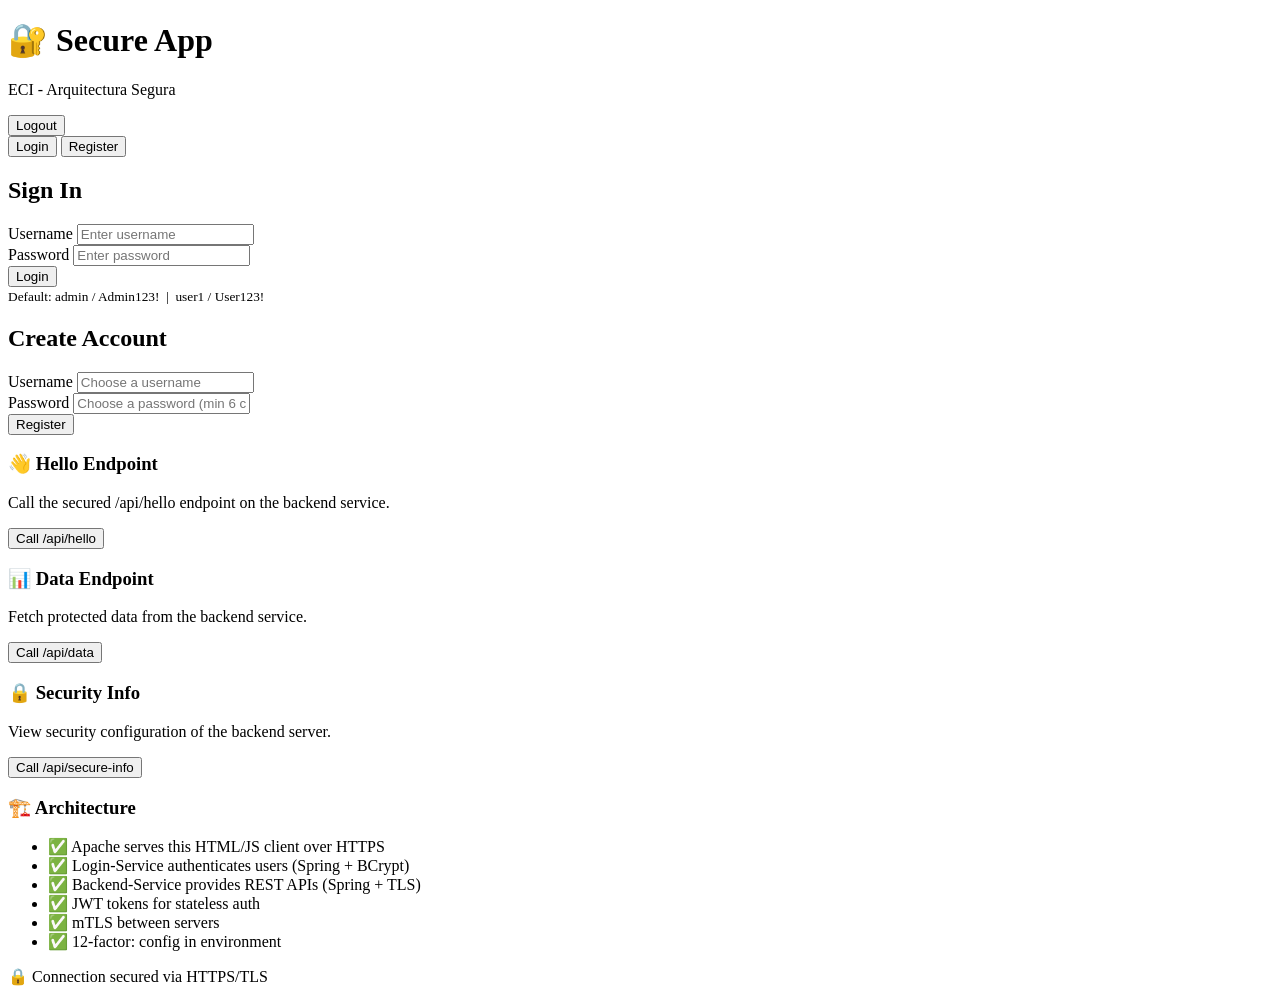
==== apache-client/html/index.html @ 41b03121 "commit" ====
<!DOCTYPE html>
<html lang="en">
<head>
    <meta charset="UTF-8">
    <meta name="viewport" content="width=device-width, initial-scale=1.0">
    <title>Secure App - ECI</title>
    <link rel="stylesheet" href="css/styles.css">
</head>
<body>
    <div class="app-container">
        <!-- Header -->
        <header class="app-header">
            <div class="header-content">
                <h1>🔐 Secure App</h1>
                <p class="subtitle">ECI - Arquitectura Segura</p>
            </div>
            <div id="userInfo" class="user-info hidden">
                <span id="usernameDisplay"></span>
                <button id="logoutBtn" class="btn btn-secondary">Logout</button>
            </div>
        </header>

        <!-- Auth Section -->
        <main id="authSection" class="card">
            <div class="tabs">
                <button class="tab-btn active" onclick="switchTab('login')">Login</button>
                <button class="tab-btn" onclick="switchTab('register')">Register</button>
            </div>

            <!-- Login Form -->
            <div id="loginTab" class="tab-content">
                <h2>Sign In</h2>
                <div class="form-group">
                    <label for="loginUser">Username</label>
                    <input type="text" id="loginUser" placeholder="Enter username" autocomplete="username">
                </div>
                <div class="form-group">
                    <label for="loginPass">Password</label>
                    <input type="password" id="loginPass" placeholder="Enter password" autocomplete="current-password">
                </div>
                <button id="loginBtn" class="btn btn-primary" onclick="login()">Login</button>
                <div id="loginMsg" class="message"></div>
                <div class="default-creds">
                    <small>Default: admin / Admin123! &nbsp;|&nbsp; user1 / User123!</small>
                </div>
            </div>

            <!-- Register Form -->
            <div id="registerTab" class="tab-content hidden">
                <h2>Create Account</h2>
                <div class="form-group">
                    <label for="regUser">Username</label>
                    <input type="text" id="regUser" placeholder="Choose a username">
                </div>
                <div class="form-group">
                    <label for="regPass">Password</label>
                    <input type="password" id="regPass" placeholder="Choose a password (min 6 chars)">
                </div>
                <button class="btn btn-primary" onclick="register()">Register</button>
                <div id="registerMsg" class="message"></div>
            </div>
        </main>

        <!-- Dashboard Section (shown after login) -->
        <section id="dashboardSection" class="hidden">
            <div class="dashboard-grid">
                <div class="card action-card">
                    <h3>👋 Hello Endpoint</h3>
                    <p>Call the secured /api/hello endpoint on the backend service.</p>
                    <button class="btn btn-primary" onclick="callHello()">Call /api/hello</button>
                    <div id="helloResult" class="result-box"></div>
                </div>

                <div class="card action-card">
                    <h3>📊 Data Endpoint</h3>
                    <p>Fetch protected data from the backend service.</p>
                    <button class="btn btn-primary" onclick="callData()">Call /api/data</button>
                    <div id="dataResult" class="result-box"></div>
                </div>

                <div class="card action-card">
                    <h3>🔒 Security Info</h3>
                    <p>View security configuration of the backend server.</p>
                    <button class="btn btn-primary" onclick="callSecureInfo()">Call /api/secure-info</button>
                    <div id="secureResult" class="result-box"></div>
                </div>

                <div class="card info-card">
                    <h3>🏗️ Architecture</h3>
                    <ul>
                        <li>✅ Apache serves this HTML/JS client over HTTPS</li>
                        <li>✅ Login-Service authenticates users (Spring + BCrypt)</li>
                        <li>✅ Backend-Service provides REST APIs (Spring + TLS)</li>
                        <li>✅ JWT tokens for stateless auth</li>
                        <li>✅ mTLS between servers</li>
                        <li>✅ 12-factor: config in environment</li>
                    </ul>
                </div>
            </div>
        </section>

        <!-- Status Bar -->
        <div id="statusBar" class="status-bar">
            <span id="statusMsg">🔒 Connection secured via HTTPS/TLS</span>
            <span id="tokenStatus"></span>
        </div>
    </div>

    <script src="js/config.js"></script>
    <script src="js/app.js"></script>
</body>
</html>
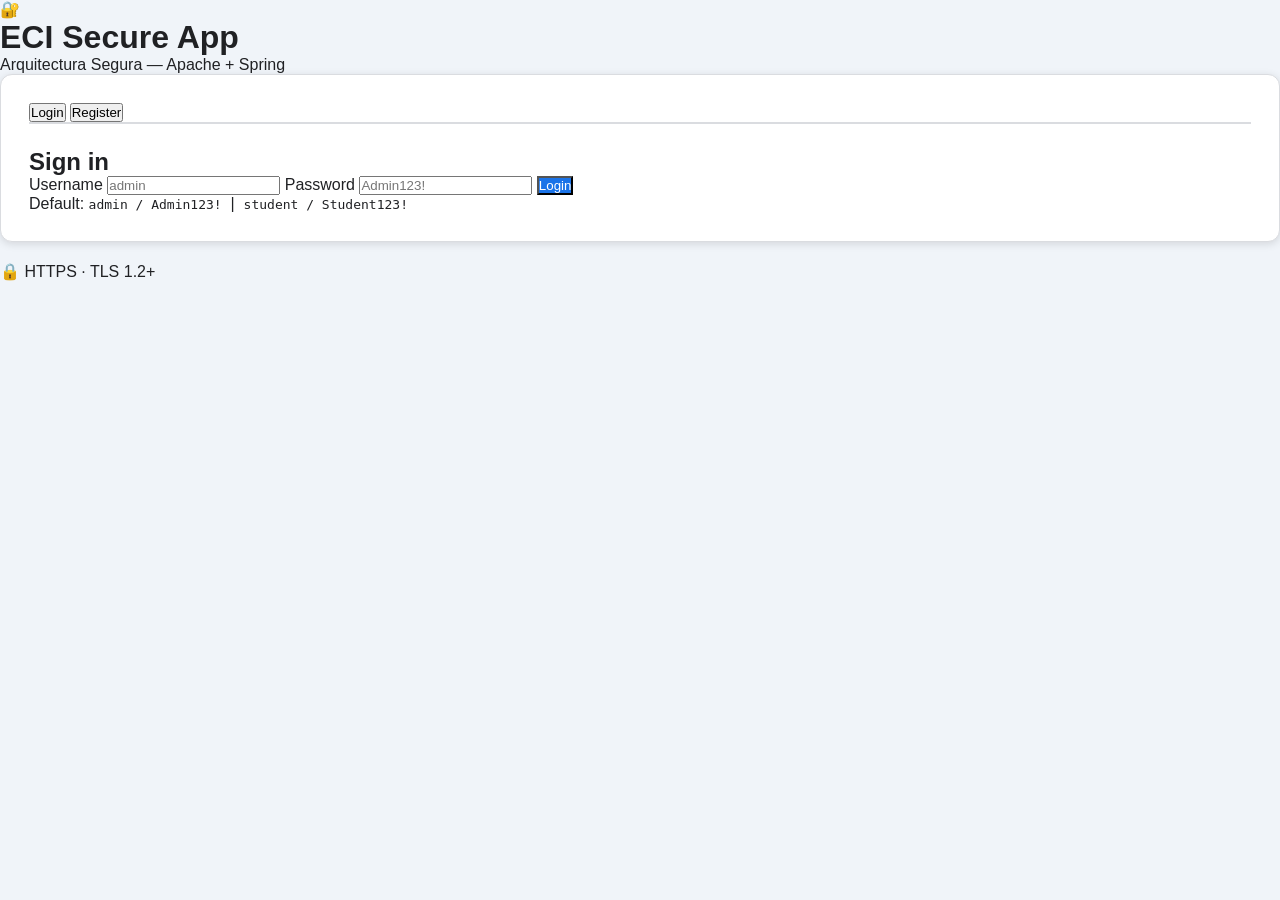
==== commit c1d6cf55: "Final" ====
--- a/apache-client/html/index.html
+++ b/apache-client/html/index.html
@@ -1,112 +1,97 @@
 <!DOCTYPE html>
 <html lang="en">
 <head>
-    <meta charset="UTF-8">
-    <meta name="viewport" content="width=device-width, initial-scale=1.0">
-    <title>Secure App - ECI</title>
-    <link rel="stylesheet" href="css/styles.css">
+    <meta charset="UTF-8" />
+    <meta name="viewport" content="width=device-width, initial-scale=1.0" />
+    <title>ECI — Secure App</title>
+    <link rel="stylesheet" href="styles.css" />
 </head>
 <body>
-    <div class="app-container">
-        <!-- Header -->
-        <header class="app-header">
-            <div class="header-content">
-                <h1>🔐 Secure App</h1>
-                <p class="subtitle">ECI - Arquitectura Segura</p>
+<div class="app">
+    <header>
+        <div class="header-left">
+            <span class="lock-icon">🔐</span>
+            <div>
+                <h1>ECI Secure App</h1>
+                <p>Arquitectura Segura — Apache + Spring</p>
             </div>
-            <div id="userInfo" class="user-info hidden">
-                <span id="usernameDisplay"></span>
-                <button id="logoutBtn" class="btn btn-secondary">Logout</button>
+        </div>
+        <div id="headerUser" class="header-user hidden">
+            <span id="headerName"></span>
+            <button onclick="logout()">Logout</button>
+        </div>
+    </header>
+
+    <main id="authCard" class="card">
+        <div class="tabs">
+            <button id="tabLogin" class="tab active" onclick="showTab('login')">Login</button>
+            <button id="tabRegister" class="tab" onclick="showTab('register')">Register</button>
+        </div>
+        <div id="panelLogin">
+            <h2>Sign in</h2>
+            <label>Username
+                <input id="loginUser" type="text" placeholder="admin" autocomplete="username" />
+            </label>
+            <label>Password
+                <input id="loginPass" type="password" placeholder="Admin123!" autocomplete="current-password" />
+            </label>
+            <button class="btn-primary" onclick="login()">Login</button>
+            <div id="loginMsg" class="msg"></div>
+            <div class="hint">Default: <code>admin / Admin123!</code> &nbsp;|&nbsp; <code>student / Student123!</code></div>
+        </div>
+        <div id="panelRegister" class="hidden">
+            <h2>Create account</h2>
+            <label>Username (min 3 chars)
+                <input id="regUser" type="text" placeholder="new_user" />
+            </label>
+            <label>Password (min 6 chars)
+                <input id="regPass" type="password" placeholder="MyPass1!" />
+            </label>
+            <button class="btn-primary" onclick="register()">Register</button>
+            <div id="registerMsg" class="msg"></div>
+        </div>
+    </main>
+
+    <section id="dashboard" class="hidden">
+        <div class="grid">
+            <div class="card action-card">
+                <h3>👋 Hello</h3>
+                <p>Calls <code>GET /api/hello</code> on the Spring server.</p>
+                <button class="btn-primary" onclick="call('/api/hello','helloBox')">Call /api/hello</button>
+                <pre id="helloBox" class="result"></pre>
             </div>
-        </header>
+            <div class="card action-card">
+                <h3>📊 Data</h3>
+                <p>Calls <code>GET /api/data</code> — protected records.</p>
+                <button class="btn-primary" onclick="call('/api/data','dataBox')">Call /api/data</button>
+                <pre id="dataBox" class="result"></pre>
+            </div>
+            <div class="card action-card">
+                <h3>🪪 Who am I?</h3>
+                <p>Calls <code>GET /api/whoami</code> — shows security info.</p>
+                <button class="btn-primary" onclick="call('/api/whoami','whoamiBox')">Call /api/whoami</button>
+                <pre id="whoamiBox" class="result"></pre>
+            </div>
+            <div class="card info-card">
+                <h3>🏗️ Architecture</h3>
+                <ul>
+                    <li>✅ <strong>Server 1 — Apache</strong><br>Serves this page over HTTPS</li>
+                    <li>✅ <strong>Server 2 — Spring</strong><br>REST APIs over HTTPS + TLS</li>
+                    <li>✅ Passwords: <strong>BCrypt</strong></li>
+                    <li>✅ Auth: <strong>JWT / HMAC-SHA256</strong></li>
+                    <li>✅ Config in <strong>env vars</strong> (12-factor)</li>
+                </ul>
+            </div>
+        </div>
+    </section>
 
-        <!-- Auth Section -->
-        <main id="authSection" class="card">
-            <div class="tabs">
-                <button class="tab-btn active" onclick="switchTab('login')">Login</button>
-                <button class="tab-btn" onclick="switchTab('register')">Register</button>
-            </div>
+    <footer id="statusBar">
+        <span>🔒 HTTPS · TLS 1.2+</span>
+        <span id="tokenStatus"></span>
+    </footer>
+</div>
 
-            <!-- Login Form -->
-            <div id="loginTab" class="tab-content">
-                <h2>Sign In</h2>
-                <div class="form-group">
-                    <label for="loginUser">Username</label>
-                    <input type="text" id="loginUser" placeholder="Enter username" autocomplete="username">
-                </div>
-                <div class="form-group">
-                    <label for="loginPass">Password</label>
-                    <input type="password" id="loginPass" placeholder="Enter password" autocomplete="current-password">
-                </div>
-                <button id="loginBtn" class="btn btn-primary" onclick="login()">Login</button>
-                <div id="loginMsg" class="message"></div>
-                <div class="default-creds">
-                    <small>Default: admin / Admin123! &nbsp;|&nbsp; user1 / User123!</small>
-                </div>
-            </div>
-
-            <!-- Register Form -->
-            <div id="registerTab" class="tab-content hidden">
-                <h2>Create Account</h2>
-                <div class="form-group">
-                    <label for="regUser">Username</label>
-                    <input type="text" id="regUser" placeholder="Choose a username">
-                </div>
-                <div class="form-group">
-                    <label for="regPass">Password</label>
-                    <input type="password" id="regPass" placeholder="Choose a password (min 6 chars)">
-                </div>
-                <button class="btn btn-primary" onclick="register()">Register</button>
-                <div id="registerMsg" class="message"></div>
-            </div>
-        </main>
-
-        <!-- Dashboard Section (shown after login) -->
-        <section id="dashboardSection" class="hidden">
-            <div class="dashboard-grid">
-                <div class="card action-card">
-                    <h3>👋 Hello Endpoint</h3>
-                    <p>Call the secured /api/hello endpoint on the backend service.</p>
-                    <button class="btn btn-primary" onclick="callHello()">Call /api/hello</button>
-                    <div id="helloResult" class="result-box"></div>
-                </div>
-
-                <div class="card action-card">
-                    <h3>📊 Data Endpoint</h3>
-                    <p>Fetch protected data from the backend service.</p>
-                    <button class="btn btn-primary" onclick="callData()">Call /api/data</button>
-                    <div id="dataResult" class="result-box"></div>
-                </div>
-
-                <div class="card action-card">
-                    <h3>🔒 Security Info</h3>
-                    <p>View security configuration of the backend server.</p>
-                    <button class="btn btn-primary" onclick="callSecureInfo()">Call /api/secure-info</button>
-                    <div id="secureResult" class="result-box"></div>
-                </div>
-
-                <div class="card info-card">
-                    <h3>🏗️ Architecture</h3>
-                    <ul>
-                        <li>✅ Apache serves this HTML/JS client over HTTPS</li>
-                        <li>✅ Login-Service authenticates users (Spring + BCrypt)</li>
-                        <li>✅ Backend-Service provides REST APIs (Spring + TLS)</li>
-                        <li>✅ JWT tokens for stateless auth</li>
-                        <li>✅ mTLS between servers</li>
-                        <li>✅ 12-factor: config in environment</li>
-                    </ul>
-                </div>
-            </div>
-        </section>
-
-        <!-- Status Bar -->
-        <div id="statusBar" class="status-bar">
-            <span id="statusMsg">🔒 Connection secured via HTTPS/TLS</span>
-            <span id="tokenStatus"></span>
-        </div>
-    </div>
-
-    <script src="js/config.js"></script>
-    <script src="js/app.js"></script>
+<script src="config.js"></script>
+<script src="app.js"></script>
 </body>
-</html>
+</html>
--- a/apache-client/html/styles.css
+++ b/apache-client/html/styles.css
@@ -0,0 +1,234 @@
+/* =========================================
+   Secure App - ECI | styles.css
+   ========================================= */
+
+*, *::before, *::after { box-sizing: border-box; margin: 0; padding: 0; }
+
+:root {
+  --primary:    #1a73e8;
+  --primary-dk: #1558b0;
+  --secondary:  #5f6368;
+  --success:    #188038;
+  --danger:     #d93025;
+  --bg:         #f0f4f9;
+  --card-bg:    #ffffff;
+  --border:     #dadce0;
+  --text:       #202124;
+  --text-light: #5f6368;
+  --radius:     12px;
+  --shadow:     0 2px 8px rgba(0,0,0,.12);
+  --shadow-lg:  0 8px 24px rgba(0,0,0,.15);
+}
+
+body {
+  font-family: 'Segoe UI', Roboto, Arial, sans-serif;
+  background: var(--bg);
+  color: var(--text);
+  min-height: 100vh;
+}
+
+/* ---- Layout ---- */
+.app-container {
+  max-width: 960px;
+  margin: 0 auto;
+  padding: 0 16px 80px;
+}
+
+/* ---- Header ---- */
+.app-header {
+  display: flex;
+  align-items: center;
+  justify-content: space-between;
+  padding: 24px 0 20px;
+  border-bottom: 1px solid var(--border);
+  margin-bottom: 28px;
+}
+.app-header h1 { font-size: 1.7rem; font-weight: 700; letter-spacing: -.5px; }
+.subtitle { font-size: .85rem; color: var(--text-light); margin-top: 2px; }
+
+.user-info {
+  display: flex;
+  align-items: center;
+  gap: 12px;
+  background: #e8f0fe;
+  padding: 8px 14px;
+  border-radius: 24px;
+}
+.user-info span { font-weight: 600; color: var(--primary); }
+
+/* ---- Cards ---- */
+.card {
+  background: var(--card-bg);
+  border: 1px solid var(--border);
+  border-radius: var(--radius);
+  padding: 28px;
+  box-shadow: var(--shadow);
+  margin-bottom: 20px;
+}
+
+/* ---- Tabs ---- */
+.tabs {
+  display: flex;
+  gap: 4px;
+  margin-bottom: 24px;
+  border-bottom: 2px solid var(--border);
+  padding-bottom: 0;
+}
+.tab-btn {
+  background: none;
+  border: none;
+  padding: 10px 22px;
+  font-size: .95rem;
+  font-weight: 600;
+  cursor: pointer;
+  color: var(--text-light);
+  border-radius: 8px 8px 0 0;
+  transition: color .2s, background .2s;
+}
+.tab-btn:hover { background: var(--bg); color: var(--primary); }
+.tab-btn.active {
+  color: var(--primary);
+  border-bottom: 3px solid var(--primary);
+  margin-bottom: -2px;
+}
+
+.tab-content h2 { font-size: 1.2rem; margin-bottom: 20px; color: var(--text); }
+
+/* ---- Forms ---- */
+.form-group { margin-bottom: 16px; }
+.form-group label {
+  display: block;
+  font-size: .85rem;
+  font-weight: 600;
+  color: var(--text-light);
+  margin-bottom: 6px;
+  text-transform: uppercase;
+  letter-spacing: .4px;
+}
+.form-group input {
+  width: 100%;
+  padding: 11px 14px;
+  border: 1.5px solid var(--border);
+  border-radius: 8px;
+  font-size: .97rem;
+  transition: border-color .2s, box-shadow .2s;
+  outline: none;
+}
+.form-group input:focus {
+  border-color: var(--primary);
+  box-shadow: 0 0 0 3px rgba(26,115,232,.15);
+}
+
+/* ---- Buttons ---- */
+.btn {
+  display: inline-flex;
+  align-items: center;
+  gap: 6px;
+  padding: 10px 22px;
+  border: none;
+  border-radius: 8px;
+  font-size: .95rem;
+  font-weight: 600;
+  cursor: pointer;
+  transition: background .2s, transform .1s, box-shadow .2s;
+}
+.btn:active { transform: scale(.97); }
+.btn-primary  { background: var(--primary); color: #fff; }
+.btn-primary:hover  { background: var(--primary-dk); box-shadow: 0 2px 8px rgba(26,115,232,.35); }
+.btn-secondary { background: #e8eaed; color: var(--text); }
+.btn-secondary:hover { background: #dadce0; }
+
+/* ---- Messages ---- */
+.message {
+  margin-top: 12px;
+  padding: 10px 14px;
+  border-radius: 8px;
+  font-size: .9rem;
+  font-weight: 500;
+  min-height: 0;
+  transition: all .2s;
+}
+.message.success { background: #e6f4ea; color: var(--success); border: 1px solid #b7dfbf; }
+.message.error   { background: #fce8e6; color: var(--danger);  border: 1px solid #f5c6c2; }
+.message:empty   { display: none; }
+
+/* ---- Default creds hint ---- */
+.default-creds {
+  margin-top: 14px;
+  padding: 8px 12px;
+  background: #fffde7;
+  border-radius: 6px;
+  color: #7c6e00;
+  border: 1px solid #ffe57f;
+}
+
+/* ---- Dashboard ---- */
+.dashboard-grid {
+  display: grid;
+  grid-template-columns: repeat(auto-fit, minmax(280px, 1fr));
+  gap: 18px;
+}
+.action-card h3, .info-card h3 {
+  font-size: 1.05rem;
+  margin-bottom: 8px;
+}
+.action-card p, .info-card p {
+  font-size: .88rem;
+  color: var(--text-light);
+  margin-bottom: 14px;
+}
+.action-card .btn { margin-bottom: 12px; }
+
+/* ---- Result boxes ---- */
+.result-box {
+  background: #1e1e2e;
+  color: #cdd6f4;
+  border-radius: 8px;
+  padding: 12px 14px;
+  font-family: 'Consolas', 'Fira Code', monospace;
+  font-size: .82rem;
+  line-height: 1.6;
+  white-space: pre-wrap;
+  word-break: break-word;
+  min-height: 48px;
+  max-height: 200px;
+  overflow-y: auto;
+}
+.result-box:empty { display: none; }
+.result-box.loading { color: #89b4fa; }
+.result-box.error   { color: #f38ba8; }
+.result-box.success { color: #a6e3a1; }
+
+/* ---- Info card list ---- */
+.info-card ul { list-style: none; padding: 0; }
+.info-card ul li {
+  padding: 5px 0;
+  font-size: .9rem;
+  border-bottom: 1px solid var(--bg);
+}
+.info-card ul li:last-child { border-bottom: none; }
+
+/* ---- Status bar ---- */
+.status-bar {
+  position: fixed;
+  bottom: 0; left: 0; right: 0;
+  background: #1e1e2e;
+  color: #a6e3a1;
+  display: flex;
+  align-items: center;
+  justify-content: space-between;
+  padding: 8px 24px;
+  font-size: .82rem;
+  font-family: monospace;
+  z-index: 100;
+}
+#tokenStatus { color: #89b4fa; font-size: .78rem; }
+
+/* ---- Utilities ---- */
+.hidden { display: none !important; }
+
+/* ---- Responsive ---- */
+@media (max-width: 600px) {
+  .app-header { flex-direction: column; align-items: flex-start; gap: 12px; }
+  .dashboard-grid { grid-template-columns: 1fr; }
+}
